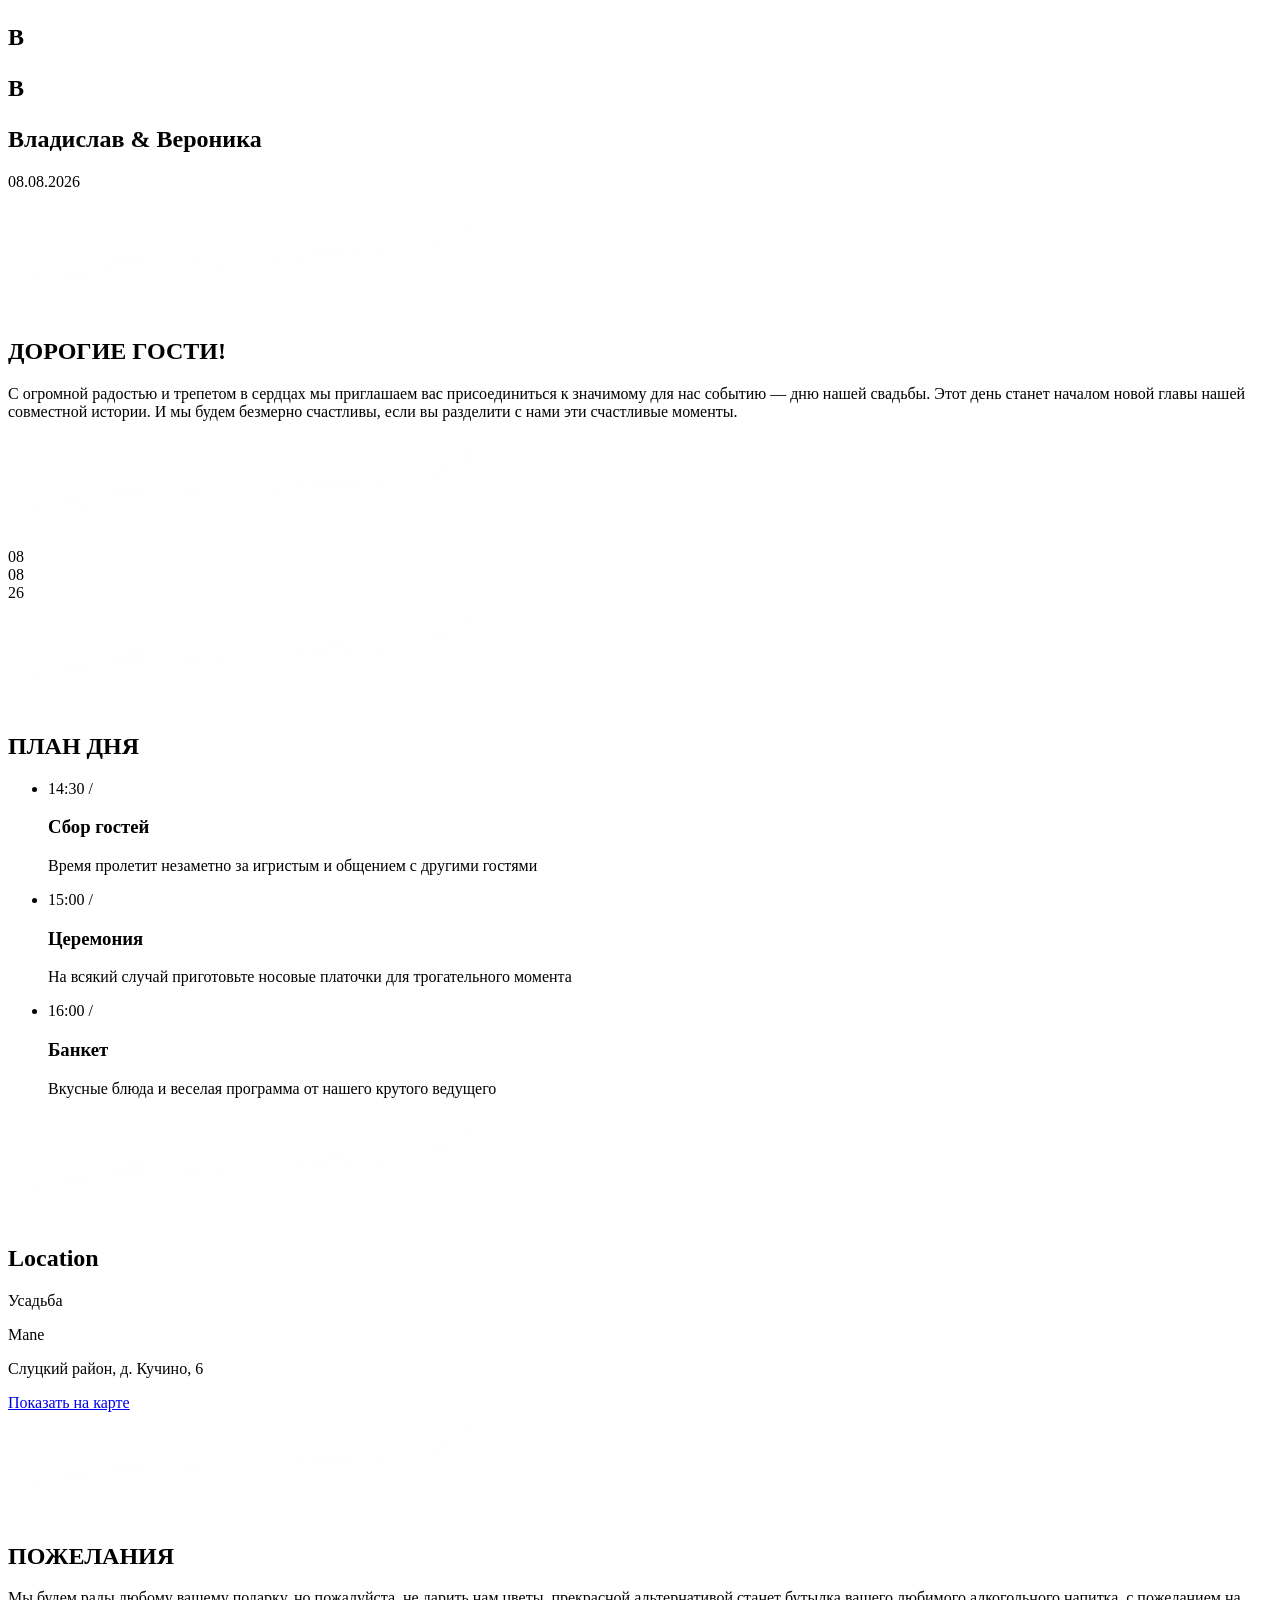
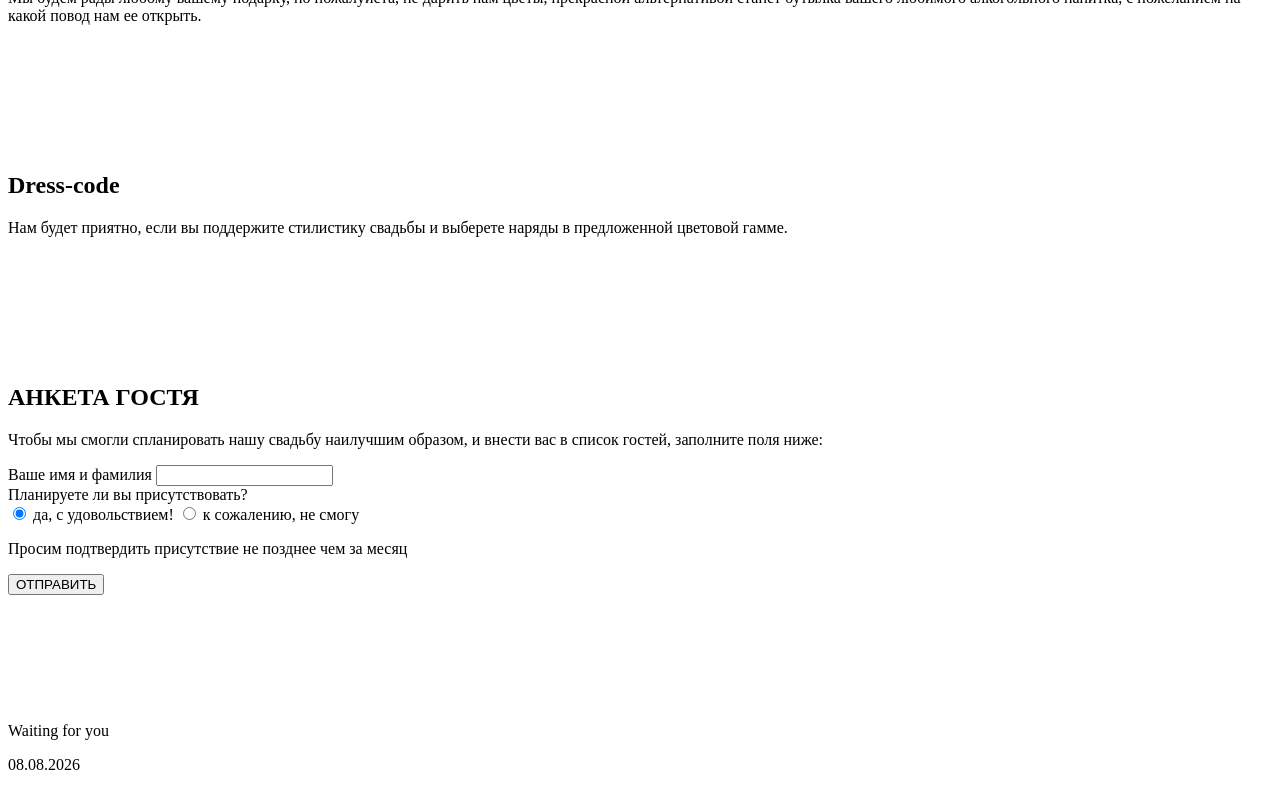
==== index.html @ ccae3e20 "Инициализация коммита" ====
<!DOCTYPE html>
<html lang="ru">

<head>
  <meta charset="UTF-8" />
  <meta name="viewport" content="width=device-width, initial-scale=1.0, viewport-fit=cover" />
  <title>Владислав & Вероника — 08.08.2026</title>

  <link rel="preconnect" href="https://fonts.googleapis.com">
  <link rel="preconnect" href="https://fonts.gstatic.com" crossorigin>
  <link
    href="https://fonts.googleapis.com/css2?family=Ballet:opsz@16..72&family=Cormorant+Garamond:ital,wght@0,300..700;1,300..700&family=Engagement&family=Imperial+Script&family=Love+Light&display=swap"
    rel="stylesheet">
  <link rel="stylesheet" href="css/style.css">
</head>

<body>

  <div class="wedding">

    <!-- HERO -->
    <section class="hero parallax">
      <div class="parallax__bg hero__bg"></div>
      <div class="overlay-dark"></div>

      <div class="hero__content">
        <h1 class="hero__symbol">
          <p>
            B
          </p>
          <p class="hero__symbol-second">B</p>
        </h1>
        <h2 class="hero__names">Владислав & Вероника</h2>
        <p class="hero__date">08.08.2026</p>
      </div>
    </section>

    <div class="paper-tear-container">
      <img src="images/paper-texture.png" alt="Разрыв бумаги" class="paper-tear-image">
    </div>

    <!-- ДОРОГИЕ ГОСТИ -->
    <section class="section dear section--light section--center">
      <h2 class="heading">ДОРОГИЕ ГОСТИ!</h2>
      <p class="text">
        С огромной радостью и трепетом в сердцах мы приглашаем вас
        присоединиться к значимому для нас событию — дню нашей свадьбы.
        Этот день станет началом новой главы нашей совместной истории.
        И мы будем безмерно счастливы, если вы разделити с нами
        эти счастливые моменты.
      </p>
    </section>

    <div class="paper-tear-container1">
      <img src="images/paper-texture.png" alt="Разрыв бумаги" class="paper-tear-image1">
    </div>

    <!-- ФОТО С ДАТОЙ -->
    <section class="photo-date parallax">
      <div class="parallax__bg photo-date__bg"></div>
      <div class="overlay-dark"></div>

      <div class="photo-date__date">
        08<br>08<br>26
      </div>
    </section>

    <div class="paper-tear-container">
      <img src="images/paper-texture.png" alt="Разрыв бумаги" class="paper-tear-image">
    </div>


    <section class="section section--cream">
      <h2 class="heading heading_time">ПЛАН ДНЯ</h2>

      <ul class="timeline">
        <li>
          <span class="time">14:30 <span class="palka">/</span> </span>
          <div class="event">
            <h3>Сбор гостей</h3>
            <p>Время пролетит незаметно за игристым и общением с другими гостями</p>
          </div>
        </li>

        <li>
          <span class="time">15:00 <span class="palka">/</span></span>
          <div class="event">
            <h3>Церемония</h3>
            <p>На всякий случай приготовьте носовые платочки для трогательного момента</p>
          </div>
        </li>

        <li>
          <span class="time">16:00 <span class="palka">/</span></span>
          <div class="event">
            <h3>Банкет</h3>
            <p>Вкусные блюда и веселая программа от нашего крутого ведущего</p>
          </div>
        </li>
      </ul>
    </section>

    <div class="paper-tear-container1">
      <img src="images/paper-texture.png" alt="Разрыв бумаги" class="paper-tear-image1">
    </div>

    <section class="location">
      <div class="location__bg"></div>
      <div class="location__overlay"></div>

      <div class="location__content">
        <h2 class="location__title">Location</h2>

        <p class="location__subtitle">Усадьба</p>
        <p class="location__name">Mane</p>

        <p class="location__address">
          Слуцкий район, д. Кучино, 6
        </p>

        <a href="https://maps.app.goo.gl/swK7j8YhxQPPjLhW7" class="location__btn">Показать на карте</a>
      </div>
    </section>

    <div class="paper-tear-container">
      <img src="images/paper-texture.png" alt="Разрыв бумаги" class="paper-tear-image">
    </div>


    <section class="section section--cream section--center">
      <h2 class="heading">ПОЖЕЛАНИЯ</h2>

      <p class="text">Мы будем рады любому вашему подарку, но пожалуйста, не дарить нам цветы, прекрасной альтернативой
        станет бутылка вашего любимого алкогольного напитка, с пожеланием на какой повод нам ее открыть.</p>
    </section>

    <div class="paper-tear-container1">
      <img src="images/paper-texture.png" alt="Разрыв бумаги" class="paper-tear-image1">
    </div>

    <section class="dresscode parallax ">
      <div class="parallax__bg dresscode__bg"></div>
      <div class="overlay-dark"></div>

      <div class="dresscode__content">
        <h2>Dress-code</h2>
        <p class="dresscode_text">
          Нам будет приятно, если вы поддержите стилистику свадьбы
          и выберете наряды в предложенной цветовой гамме.
        </p>

        <div class="colors">
          <span style="background:#d4c9bc"></span>
          <span style="background:#CFC6B8"></span>
          <span style="background:#81634a"></span>
          <span style="background:#4f2f1d"></span>
           <span style="background:#000"></span>
        </div>
      </div>
    </section>

      <div class="paper-tear-container">
      <img src="images/paper-texture.png" alt="Разрыв бумаги" class="paper-tear-image">
    </div>

<section class="section section--light">
  <div class="form-wrapper">
    <h2 class="heading heading_form">АНКЕТА ГОСТЯ</h2>

    <p class="form-description">
      Чтобы мы смогли спланировать нашу свадьбу наилучшим образом,
      и внести вас в список гостей, заполните поля ниже:
    </p>

    <form  id="wedding-form" class="form">
      <label class="form-label">Ваше имя и фамилия</label>
      <input type="text" class="form-input" name="name" id="name">

      <div class="error" id="name-error"></div>

      <label class="form-label">Планируете ли вы присутствовать?</label>

      <div class="radio-group">
        <label class="radio">
          <input type="radio" name="attendance" value="Да, с удовольствием" checked>
          <span class="custom-radio"></span>
          да, с удовольствием!
        </label>

        <label class="radio">
          <input type="radio" name="attendance" value="К сожалению, не смогу">
          <span class="custom-radio"></span>
          к сожалению, не смогу
        </label>
      </div>

      <p class="form-note">
        Просим подтвердить присутствие не позднее чем за месяц
      </p>

            <button type="submit" class="submit-btn">ОТПРАВИТЬ</button>

      <div id="status" class="status"></div>

    </form>
  </div>
</section>
      <div class="paper-tear-container1">
      <img src="images/paper-texture.png" alt="Разрыв бумаги" class="paper-tear-image1">
    </div>

    <section class="section  section--center footer_bg">
      <p class="footer-title">Waiting for you</p>
      <p class="footer-date">08.08.2026</p>
    </section>


  </div>
  <script src="./scripts/form.js"></script>
  <script>
  // Ждём полной загрузки страницы со всеми ресурсами
  window.addEventListener('load', function() {
    // Добавляем класс к body, чтобы показать контент
    document.body.classList.add('page-loaded');
  });
</script>
</body>

</html>
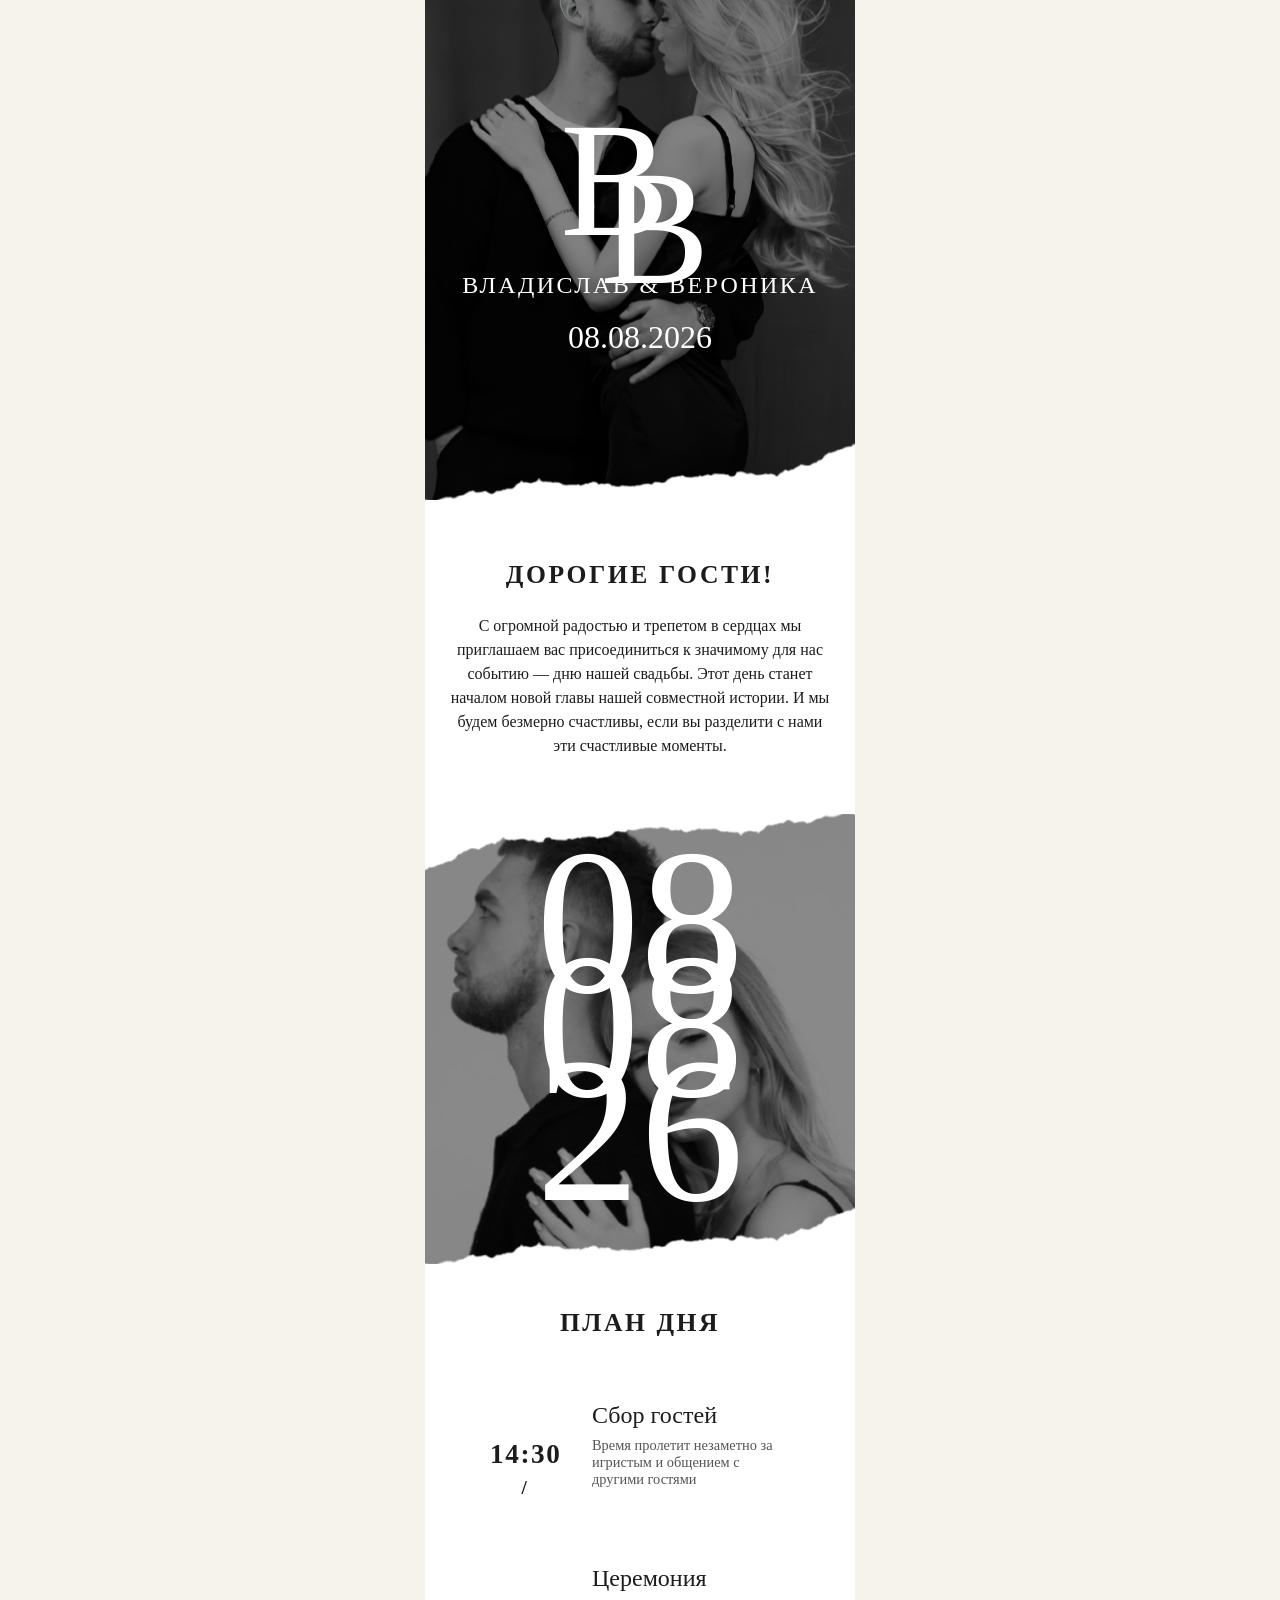
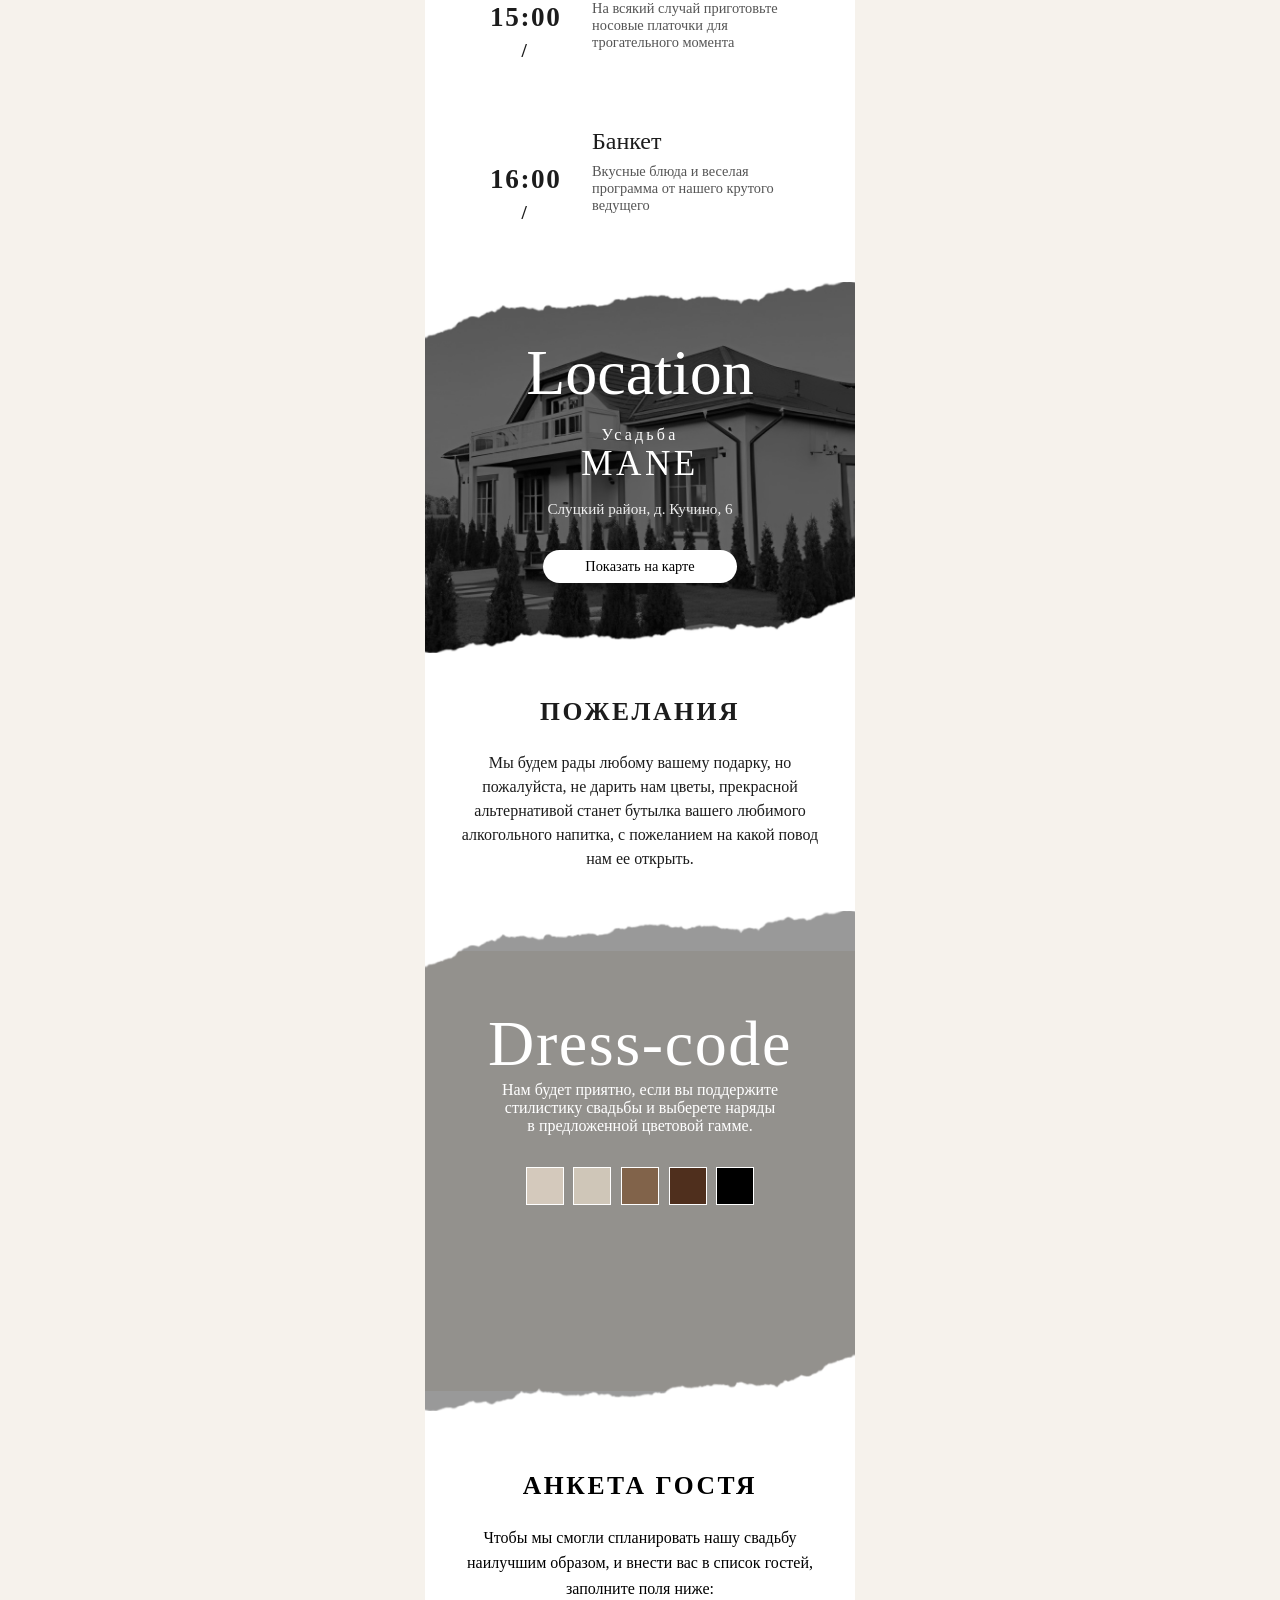
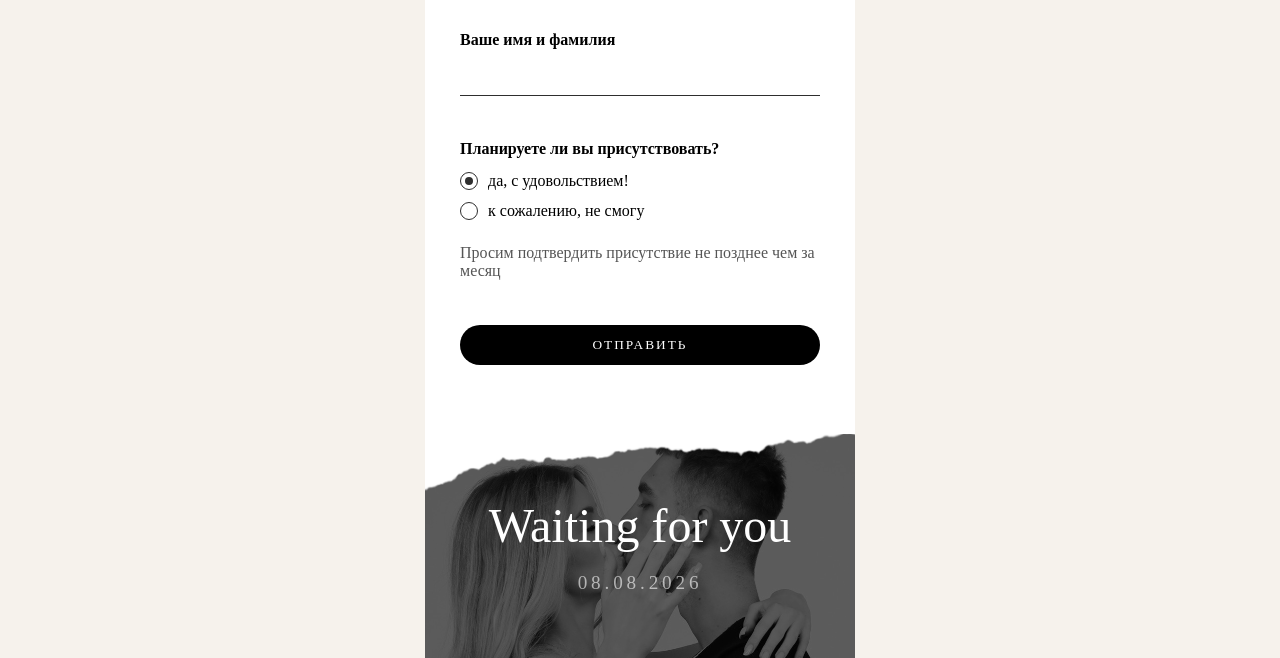
==== commit e368567d: "Update index.html" ====
--- a/index.html
+++ b/index.html
@@ -11,7 +11,7 @@
   <link
     href="https://fonts.googleapis.com/css2?family=Ballet:opsz@16..72&family=Cormorant+Garamond:ital,wght@0,300..700;1,300..700&family=Engagement&family=Imperial+Script&family=Love+Light&display=swap"
     rel="stylesheet">
-  <link rel="stylesheet" href="css/style.css">
+  <link rel="stylesheet" href="./CSS/style.css">
 </head>
 
 <body>
@@ -226,4 +226,4 @@
 </script>
 </body>
 
-</html>+</html>
--- a/CSS/style.css
+++ b/CSS/style.css
@@ -0,0 +1,496 @@
+body {
+  margin: 0;
+  background: #f6f2ec;
+  font-family: 'Cormorant Garamond', serif;
+  color: #1c1c1c;
+    font-size: 16px;
+    opacity: 0;
+     transition: opacity 0.3s ease;
+}
+body.page-loaded {
+  opacity: 1;
+}
+
+.wedding {
+  max-width: 430px;
+  margin: 0 auto;
+}
+
+.parallax {
+  position: relative;
+  min-height: 500px;
+  overflow: hidden;
+}
+
+.parallax__bg {
+  position: absolute;
+  inset: -50px;
+  background-size: cover;
+  background-position: center;
+  transform: scale(1.1);
+  will-change: transform;
+}
+
+.hero__bg {
+  background-image: url("../images/hero.jpg");
+    transform: translateY(0);
+    transition: transform 0.1s linear;
+}
+
+.photo-date__bg {
+  background-image:
+    url("../images/photo-date.jpg");
+  background-blend-mode: soft-light;
+  background-position: 10% 10%;
+}
+
+.dresscode__bg {
+  background-image:
+    url("../images/dresscode.JPG");
+    background-position: 70% 15%;
+}
+
+.footer_bg{
+  background-image:
+    url("../images/footer.jpg");
+    background-position: 70% 15%;
+    color: white;
+    background-size: cover;
+  text-align: center;
+  background-color: rgba(0, 0, 0, 0.6); 
+  background-blend-mode: multiply; 
+
+}
+
+.overlay-dark {
+  position: absolute;
+  inset: 0;
+  background: rgba(0,0,0,0.4);
+}
+
+/* HERO */
+.hero__symbol{
+      font-family: "Ballet", cursive;
+      font-size: 164px;
+      font-weight:lighter;
+      display: flex;
+      flex-direction: column;
+      justify-content: center;
+      padding-top: 20px;
+      margin-left: -50px;
+      margin-bottom: 20px;
+      p{
+        margin: -70px;
+      }
+.hero__symbol-second{
+  margin-left: 10px;
+}
+}
+.hero__content {
+  position: relative;
+  z-index: 3;
+  text-align: center;
+  color: white;
+}
+
+.hero__names {
+  font-family: "Cormorant Garamond", serif;
+  letter-spacing: 0.10em;
+  font-size: 1.5rem;
+  font-weight: 100;
+  text-transform: uppercase;
+}
+
+.hero__date {
+      font-family: "Ballet", cursive;
+  font-size: 2rem;
+  margin-top: 0.5rem;
+  margin-bottom: 3rem;
+}
+
+/* SECTIONS */
+.section {
+  padding: 4rem 2rem;
+}
+
+.paper-tear-container {
+  position: relative;
+  width: 100%;
+  height: 80px; 
+  margin-top: -60px; 
+  margin-bottom: -40px; 
+  z-index: 10;
+  pointer-events: none;
+}
+
+.paper-tear-image {
+  width: 100%;
+  height: 100%;
+  object-fit: cover;
+  object-position: center;
+  display: block;
+}
+
+.paper-tear-container1 {
+  position: relative;
+  width: 100%;
+  height: 80px; 
+  margin-top: -60px;
+  margin-bottom: -60px;
+  z-index: 10;
+  pointer-events: none; 
+}
+
+.paper-tear-image1 {
+  width: 100%;
+  height: 100%;
+  object-fit: cover;
+  object-position: right;
+  display: block;
+  transform: rotate(180deg);
+}
+
+.section--light { background: white; }
+.section--cream { background: #f3ece4; }
+.section--dark  { background: #1a1a1a; color: white; }
+.section--center { text-align: center; }
+
+.heading {
+  font-family: "Cormorant Garamond", serif;
+  letter-spacing: 0.10em;
+  font-size: 1.6rem;
+  margin-bottom: 1.5rem;
+  text-transform: uppercase;
+  font-weight: 600;
+  margin-top: 0;
+}
+
+.text {
+  margin: 0 auto 1rem;
+  line-height: 1.5;
+  font-weight: 500;
+}
+
+.photo-date{
+    min-height: 450px;
+}
+
+.photo-date__date {
+  margin-top: 3.5rem;
+  position: relative;
+  z-index: 3;
+  color: white;
+
+  font-family: "Ballet", cursive;
+  font-size: 13rem;         
+  font-weight: 500;
+
+  text-align: center;
+  line-height: 0.5;             
+  letter-spacing: 0; 
+
+  display: flex;
+  flex-direction: column;
+  align-items: center;
+}
+
+
+/* Timeline */
+.section--cream {
+  background: #fff;
+  padding: 4rem 2rem;
+}
+
+.heading_time {
+  text-align: center;
+  margin-bottom: 2rem;
+}
+
+.timeline {
+  list-style: none;
+  padding: 0;
+  max-width: 300px;
+  margin: 0 auto;
+}
+
+.timeline li {
+  display: flex;
+  align-items: flex-start;
+  gap: 2rem;
+  padding: 2rem 0;
+}
+
+.time {
+  font-family: "Ballet", cursive;
+  font-size: 1.7rem;
+  min-width: 70px;
+  letter-spacing: 0.1rem;
+  margin-top: 2.3rem;
+  font-weight: 600;
+  text-align: center;
+  position: relative;
+
+  .palka{
+ font-size: 1.2rem;
+  }
+}
+
+.event h3 {
+  font-family: 'Cormorant Garamond', serif;
+  font-size: 1.5rem;
+  font-weight: 500;
+  margin: 0 0 0.5rem;
+}
+
+.event p {
+  font-size: 0.9rem;
+  color: #555;
+  margin: 0;
+  max-width: 260px;
+}
+/* Place */
+.location {
+  position: relative;
+  max-height: 600px;
+  display: flex;
+  align-items: center;
+  justify-content: center;
+  text-align: center;
+  color: white;
+  overflow: hidden;
+}
+
+.location__bg {
+  position: absolute;
+  inset: 0;
+  background: url("../images/place.jpg") center/cover no-repeat;
+  z-index: 1;
+}
+
+.location__overlay {
+  position: absolute;
+  inset: 0;
+  background: rgba(0, 0, 0, 0.55);
+  z-index: 2;
+}
+
+.location__content {
+  position: relative;
+  z-index: 3;
+  max-width: 500px;
+  padding: 0 20px;
+}
+
+.location__title {
+      font-family: "Ballet", cursive;
+  font-size: 4rem;
+  margin-bottom: 1.0rem;
+  font-weight: 400;
+}
+
+.location__subtitle {
+  font-family: "Cormorant Garamond", serif;
+  font-size: 1rem;
+  letter-spacing: 0.2em;
+  margin: 0;
+}
+
+.location__name {
+  font-family: "Cormorant Garamond", serif;
+  font-size: 2.2rem;
+  letter-spacing: 0.1em;
+  margin: 0 0 1.0rem;
+  text-transform: uppercase;
+}
+
+.location__address {
+  font-size: 0.95rem;
+  opacity: 0.9;
+  margin-bottom: 2rem;
+  margin-top: 0.1rem;
+}
+
+.location__btn {
+  display: inline-block;
+  padding: 8px 42px;
+  background: white;
+  color: black;
+  border-radius: 30px;
+  text-decoration: none;
+  font-size: 0.9rem;
+  margin-bottom: 70px;
+}
+
+/* Dresscode */
+.dresscode__content {
+  position: relative;
+  z-index: 3;
+  color: white;
+  text-align: center;
+  padding: 3rem 1rem 0;
+
+}
+
+.dresscode__content h2 {
+      font-family: "Ballet", cursive;
+  font-size: 4rem;
+  letter-spacing: 0.1rem;
+  font-weight: 400;
+  margin: 0;
+  margin-top: 3rem;
+}
+.dresscode_text{
+  margin-top: 0;
+  font-weight: 300;
+  max-width: 70%;
+  margin: 0 auto;
+}
+
+.colors {
+  display: flex;
+  justify-content: center;
+  gap: 0.6rem;
+  margin-top: 2rem;
+}
+
+.colors span {
+  width: 36px;
+  height: 36px;
+  border: 1px solid white;
+}
+
+/* FORM */
+.section--light {
+  background: #fff;
+  padding: 80px 20px;
+}
+
+.form-wrapper {
+  max-width: 360px;
+  margin: 0 auto;
+  text-align: left;
+  color: #000;
+  font-size: 16px;
+
+}
+
+.heading_form {
+text-align: center;
+}
+
+.form-description {
+  font-size: 16px;
+  line-height: 1.6;
+  margin-bottom: 30px;
+  text-align: center;
+}
+
+.form {
+  display: flex;
+  flex-direction: column;
+  gap: 14px;
+}
+
+.form-label {
+  font-weight: 600;
+}
+
+.form-input {
+  border: none;
+  border-bottom: 1px solid #2e2e2e;
+  background: transparent;
+  padding: 8px 0;
+  font-size: 14px;
+  font-family: inherit;
+  outline: none;
+}
+
+/* RADIO */
+
+.radio-group {
+  display: flex;
+  flex-direction: column;
+  gap: 12px;
+}
+
+.radio {
+  display: flex;
+  align-items: center;
+  gap: 10px;
+  cursor: pointer;
+}
+
+.radio input {
+  display: none;
+}
+
+.custom-radio {
+  width: 16px;
+  height: 16px;
+  border: 1px solid #2e2e2e;
+  border-radius: 50%;
+  position: relative;
+}
+
+.radio input:checked + .custom-radio::after {
+  content: "";
+  width: 8px;
+  height: 8px;
+  background: #2e2e2e;
+  border-radius: 50%;
+  position: absolute;
+  top: 50%;
+  left: 50%;
+  transform: translate(-50%, -50%);
+}
+
+/* NOTE */
+
+.form-note {
+  margin-top: 10px;
+  font-size: 16px;
+  color: #555;
+}
+
+.submit-btn {
+  margin-top: 15px;
+  padding: 12px;
+  background: #000;
+  color: white;
+  border: none;
+  border-radius: 30px;
+  letter-spacing: 0.15em;
+  cursor: pointer;
+  font-family: inherit;
+  transition: 0.3s;
+}
+
+.submit-btn:hover {
+  opacity: 0.8;
+}
+
+.error {
+  color: #c40000;
+  font-size: 12px;
+  min-height: 16px;
+}
+
+.status {
+  margin-top: 15px;
+  font-size: 14px;
+}
+
+/* Footer */
+.footer-title {
+  font-family: "Ballet", cursive;
+  font-size: 3rem;
+  margin: 0;        
+}
+
+.footer-date {
+  opacity: 0.6;
+  letter-spacing: 0.2em;
+  font-size: 1.2rem;
+    font-family: "Ballet", cursive;
+    margin-bottom: 0;
+}
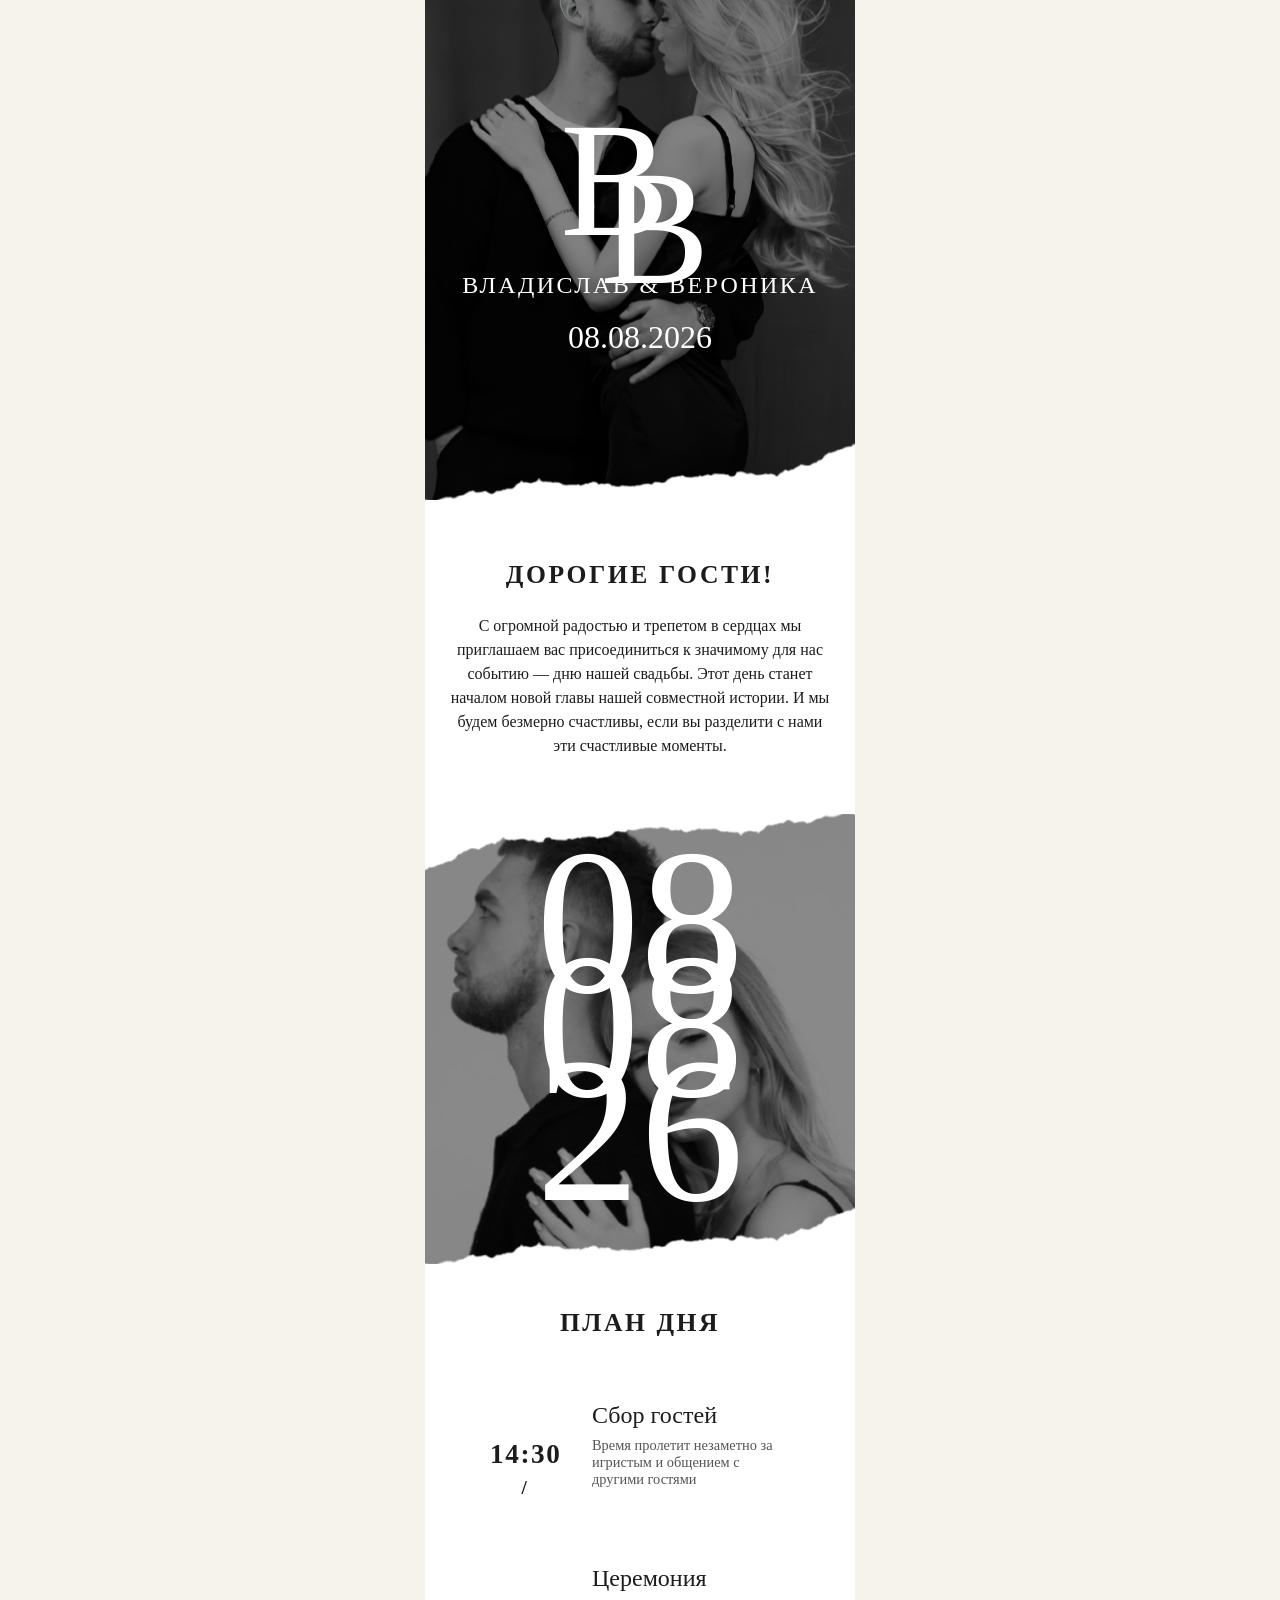
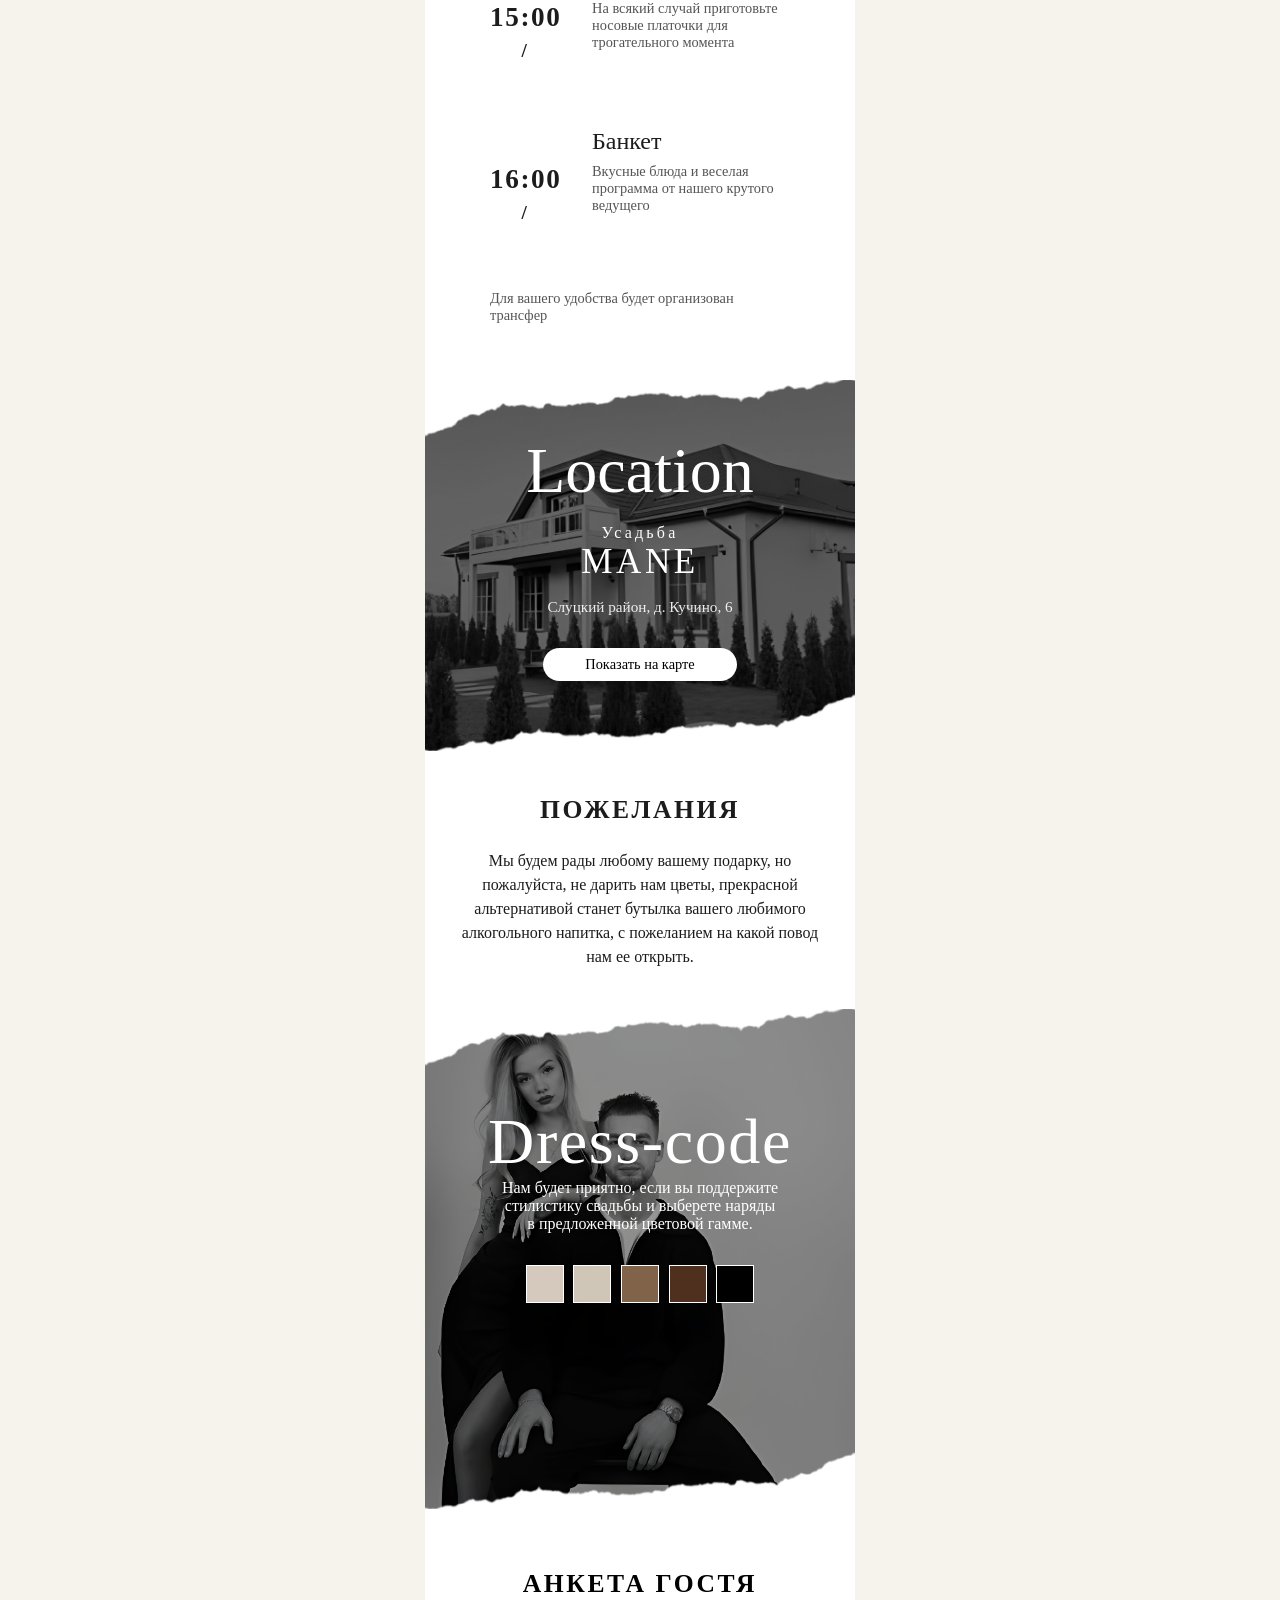
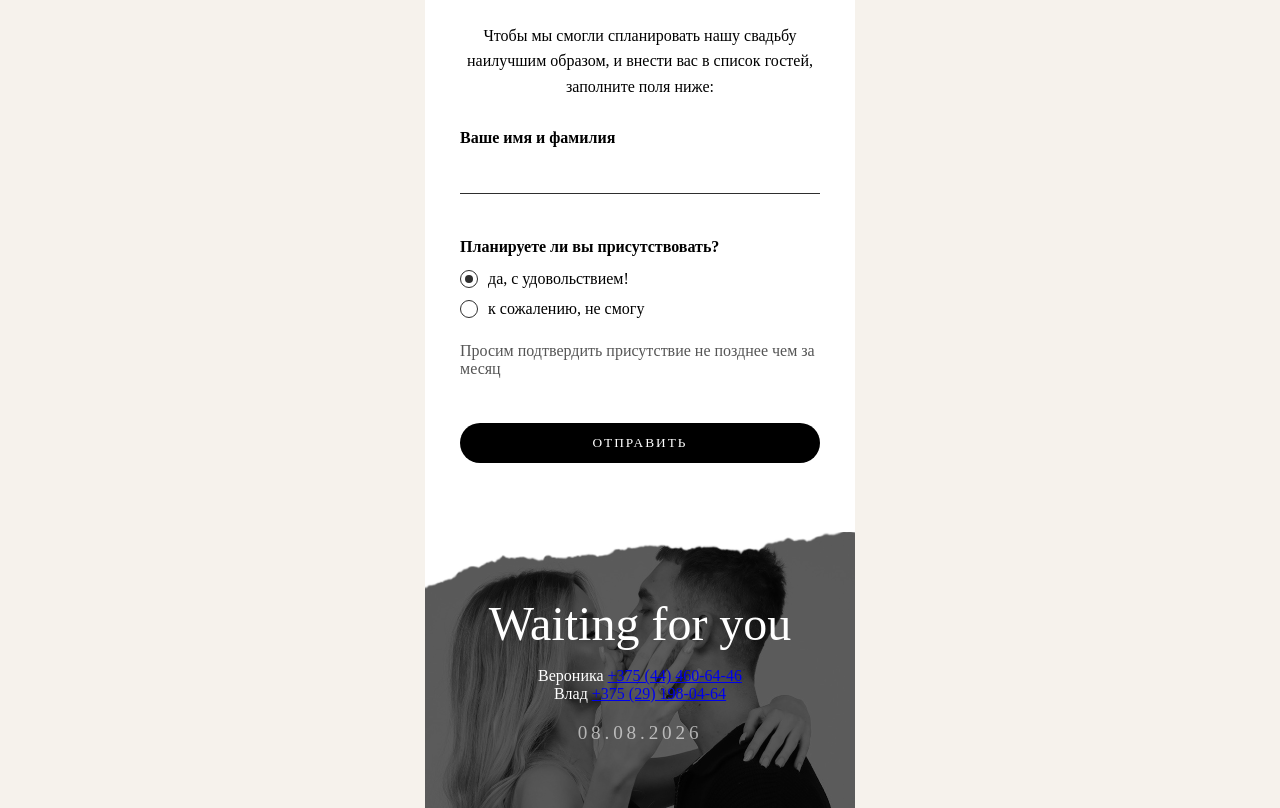
==== commit 1120b243: "Update index.html" ====
--- a/index.html
+++ b/index.html
@@ -97,6 +97,12 @@
             <p>Вкусные блюда и веселая программа от нашего крутого ведущего</p>
           </div>
         </li>
+
+          <li>
+          <div class="event">
+            <p class="transfer">Для вашего удобства будет организован трансфер</p>
+          </div>
+        </li>
       </ul>
     </section>
 
@@ -211,7 +217,12 @@
 
     <section class="section  section--center footer_bg">
       <p class="footer-title">Waiting for you</p>
+                  <p class="footer-numbers">
+        Вероника <a class="footer-href" href="tel:+375444606446">+375 (44) 460-64-46</a><br>
+        Влад <a class="footer-href" href="tel:+375291980464">+375 (29) 198-04-64</a>
+      </p>
       <p class="footer-date">08.08.2026</p>
+
     </section>
 
 
--- a/CSS/style.css
+++ b/CSS/style.css
@@ -46,7 +46,7 @@
 
 .dresscode__bg {
   background-image:
-    url("../images/dresscode.JPG");
+    url("../images/dresscode.jpg");
     background-position: 70% 15%;
 }
 
@@ -493,4 +493,4 @@
   font-size: 1.2rem;
     font-family: "Ballet", cursive;
     margin-bottom: 0;
-}+}
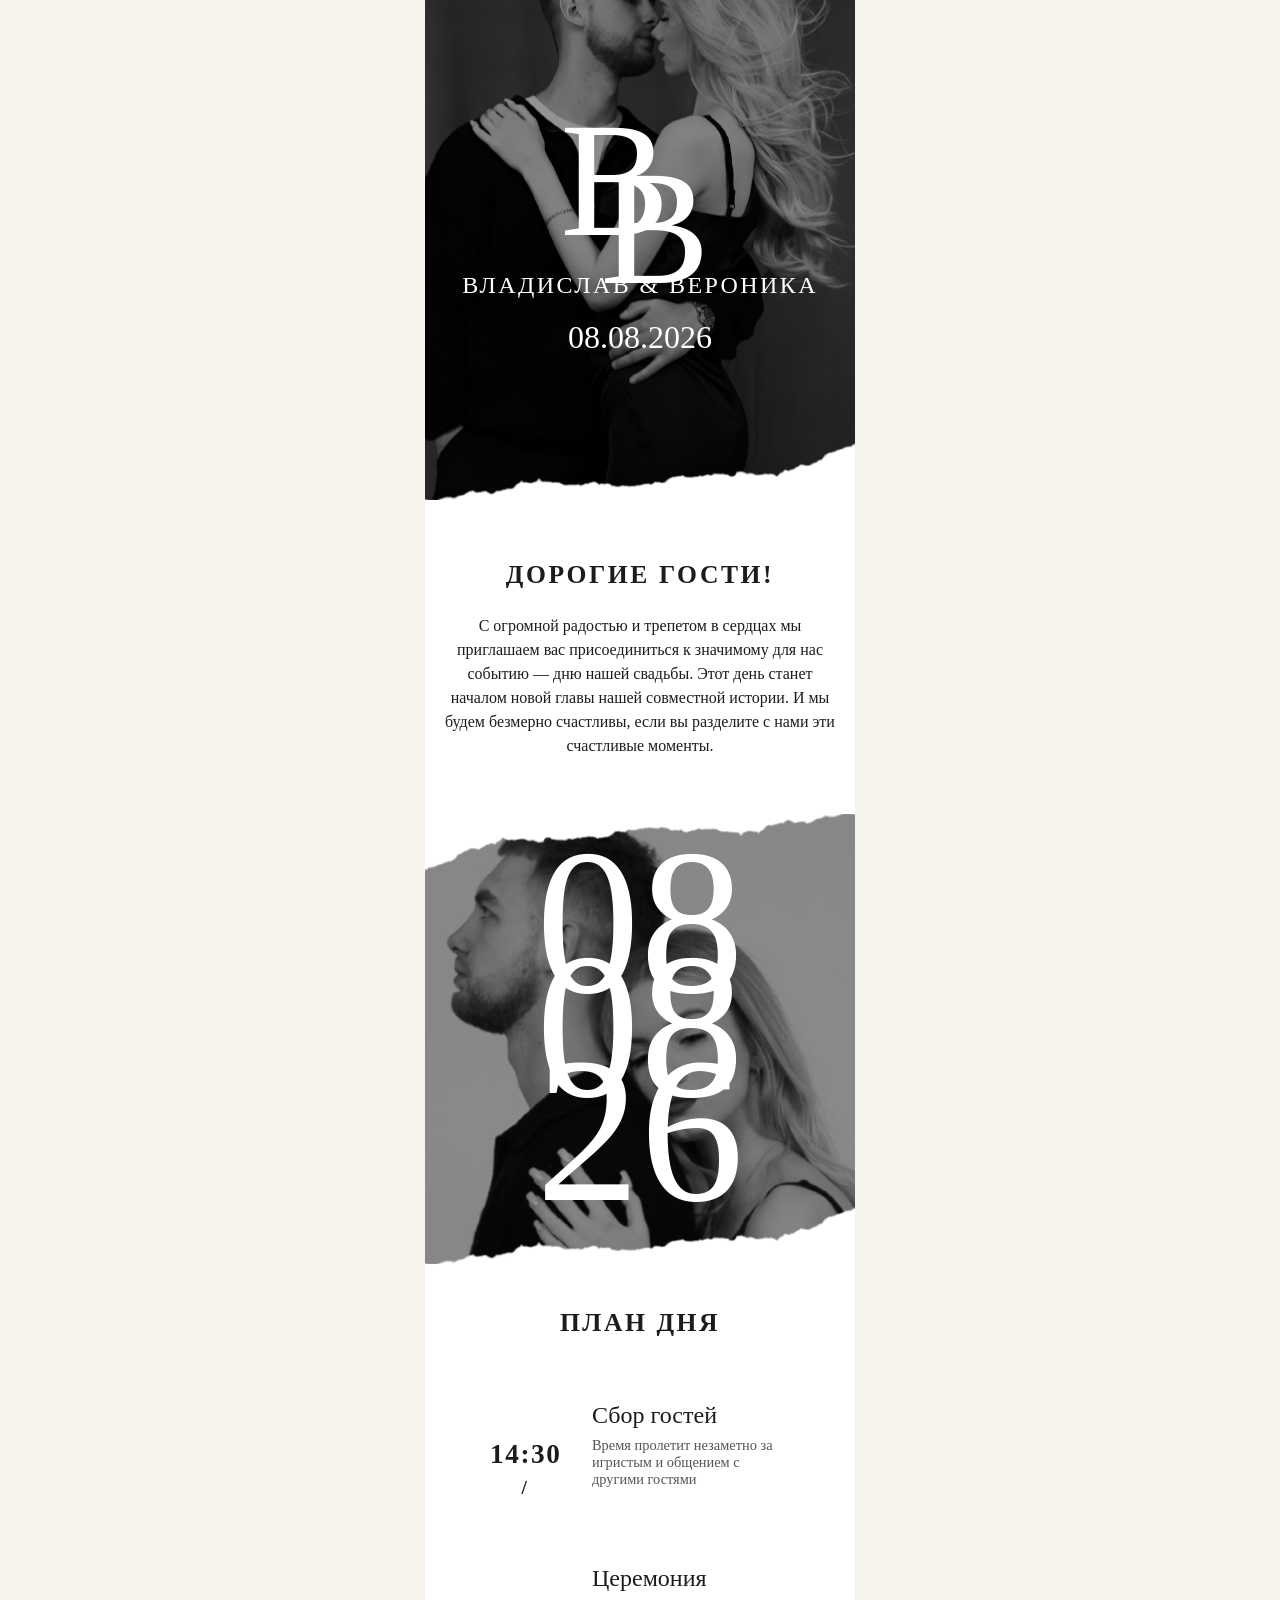
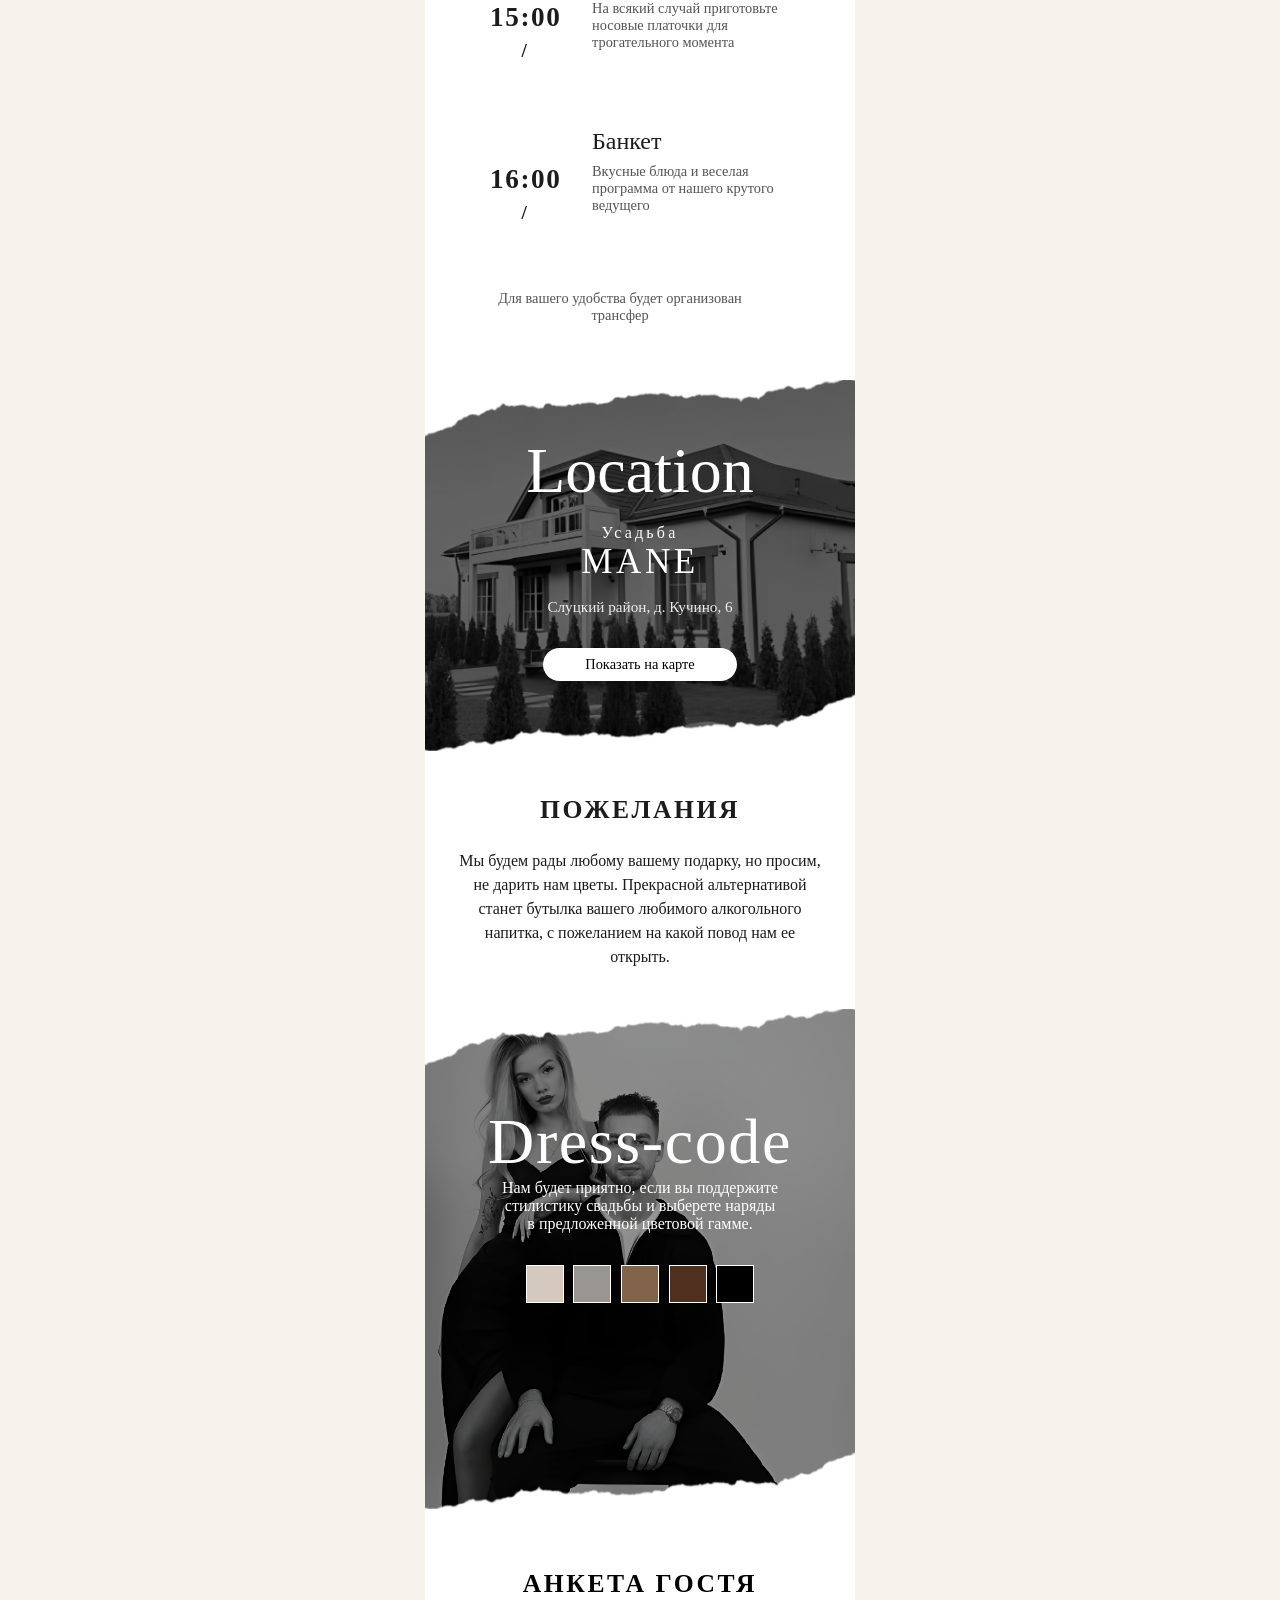
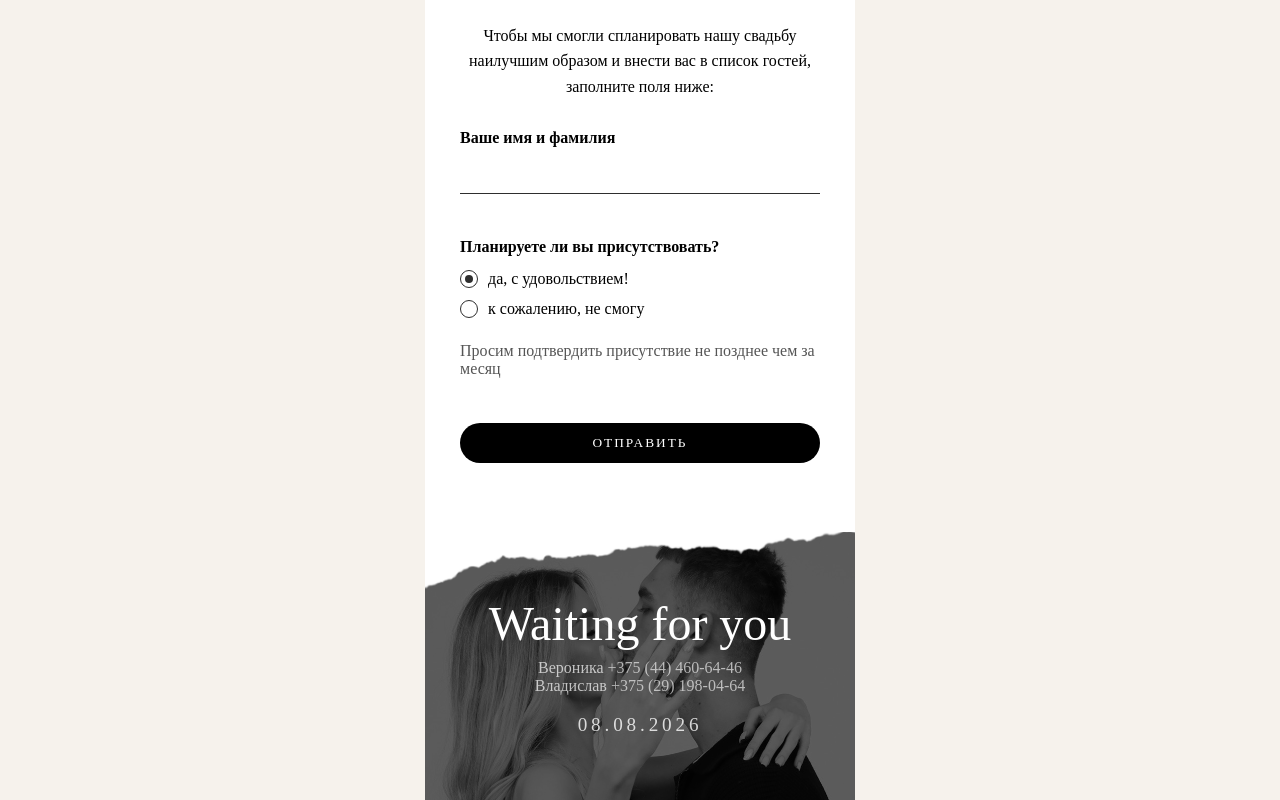
==== commit aef6efc1: "Update index.html" ====
--- a/index.html
+++ b/index.html
@@ -46,7 +46,7 @@
         С огромной радостью и трепетом в сердцах мы приглашаем вас
         присоединиться к значимому для нас событию — дню нашей свадьбы.
         Этот день станет началом новой главы нашей совместной истории.
-        И мы будем безмерно счастливы, если вы разделити с нами
+        И мы будем безмерно счастливы, если вы разделите с нами
         эти счастливые моменты.
       </p>
     </section>
@@ -136,7 +136,7 @@
     <section class="section section--cream section--center">
       <h2 class="heading">ПОЖЕЛАНИЯ</h2>
 
-      <p class="text">Мы будем рады любому вашему подарку, но пожалуйста, не дарить нам цветы, прекрасной альтернативой
+      <p class="text">Мы будем рады любому вашему подарку, но просим, не дарить нам цветы. Прекрасной альтернативой
         станет бутылка вашего любимого алкогольного напитка, с пожеланием на какой повод нам ее открыть.</p>
     </section>
 
@@ -157,61 +157,61 @@
 
         <div class="colors">
           <span style="background:#d4c9bc"></span>
-          <span style="background:#CFC6B8"></span>
+          <span style="background:#999692"></span>
           <span style="background:#81634a"></span>
           <span style="background:#4f2f1d"></span>
-           <span style="background:#000"></span>
+          <span style="background:#000"></span>
         </div>
       </div>
     </section>
 
-      <div class="paper-tear-container">
-      <img src="images/paper-texture.png" alt="Разрыв бумаги" class="paper-tear-image">
-    </div>
-
-<section class="section section--light">
-  <div class="form-wrapper">
-    <h2 class="heading heading_form">АНКЕТА ГОСТЯ</h2>
-
-    <p class="form-description">
-      Чтобы мы смогли спланировать нашу свадьбу наилучшим образом,
-      и внести вас в список гостей, заполните поля ниже:
-    </p>
-
-    <form  id="wedding-form" class="form">
-      <label class="form-label">Ваше имя и фамилия</label>
-      <input type="text" class="form-input" name="name" id="name">
-
-      <div class="error" id="name-error"></div>
-
-      <label class="form-label">Планируете ли вы присутствовать?</label>
-
-      <div class="radio-group">
-        <label class="radio">
-          <input type="radio" name="attendance" value="Да, с удовольствием" checked>
-          <span class="custom-radio"></span>
-          да, с удовольствием!
-        </label>
-
-        <label class="radio">
-          <input type="radio" name="attendance" value="К сожалению, не смогу">
-          <span class="custom-radio"></span>
-          к сожалению, не смогу
-        </label>
-      </div>
-
-      <p class="form-note">
-        Просим подтвердить присутствие не позднее чем за месяц
-      </p>
-
-            <button type="submit" class="submit-btn">ОТПРАВИТЬ</button>
-
-      <div id="status" class="status"></div>
-
-    </form>
-  </div>
-</section>
-      <div class="paper-tear-container1">
+    <div class="paper-tear-container">
+      <img src="images/paper-texture.png" alt="Разрыв бумаги" class="paper-tear-image">
+    </div>
+
+    <section class="section section--light">
+      <div class="form-wrapper">
+        <h2 class="heading heading_form">АНКЕТА ГОСТЯ</h2>
+
+        <p class="form-description">
+          Чтобы мы смогли спланировать нашу свадьбу наилучшим образом
+          и внести вас в список гостей, заполните поля ниже:
+        </p>
+
+        <form id="wedding-form" class="form">
+          <label class="form-label">Ваше имя и фамилия</label>
+          <input type="text" class="form-input" name="name" id="name">
+
+          <div class="error" id="name-error"></div>
+
+          <label class="form-label">Планируете ли вы присутствовать?</label>
+
+          <div class="radio-group">
+            <label class="radio">
+              <input type="radio" name="attendance" value="Да, с удовольствием" checked>
+              <span class="custom-radio"></span>
+              да, с удовольствием!
+            </label>
+
+            <label class="radio">
+              <input type="radio" name="attendance" value="К сожалению, не смогу">
+              <span class="custom-radio"></span>
+              к сожалению, не смогу
+            </label>
+          </div>
+
+          <p class="form-note">
+            Просим подтвердить присутствие не позднее чем за месяц
+          </p>
+
+          <button type="submit" class="submit-btn">ОТПРАВИТЬ</button>
+
+          <div id="status" class="status"></div>
+
+        </form>
+      </div>
+    </section>
+    <div class="paper-tear-container1">
       <img src="images/paper-texture.png" alt="Разрыв бумаги" class="paper-tear-image1">
     </div>
 
@@ -219,7 +219,7 @@
       <p class="footer-title">Waiting for you</p>
                   <p class="footer-numbers">
         Вероника <a class="footer-href" href="tel:+375444606446">+375 (44) 460-64-46</a><br>
-        Влад <a class="footer-href" href="tel:+375291980464">+375 (29) 198-04-64</a>
+        Владислав <a class="footer-href" href="tel:+375291980464">+375 (29) 198-04-64</a>
       </p>
       <p class="footer-date">08.08.2026</p>
 
@@ -229,12 +229,10 @@
   </div>
   <script src="./scripts/form.js"></script>
   <script>
-  // Ждём полной загрузки страницы со всеми ресурсами
-  window.addEventListener('load', function() {
-    // Добавляем класс к body, чтобы показать контент
-    document.body.classList.add('page-loaded');
-  });
-</script>
+    window.addEventListener('load', function () {
+      document.body.classList.add('page-loaded');
+    });
+  </script>
 </body>
 
 </html>
--- a/CSS/style.css
+++ b/CSS/style.css
@@ -107,7 +107,9 @@
   margin-top: 0.5rem;
   margin-bottom: 3rem;
 }
-
+.transfer{
+  text-align: center;
+}
 /* SECTIONS */
 .section {
   padding: 4rem 2rem;
@@ -486,9 +488,21 @@
   font-size: 3rem;
   margin: 0;        
 }
-
+.footer-numbers{
+margin: 0;
+opacity: 0.7;
+    margin-bottom: 0.5rem;
+     margin-top: 0.5rem;
+
+}
+.footer-href{
+        text-decoration: none;
+        color: white;
+          opacity: 0.9;
+
+}
 .footer-date {
-  opacity: 0.6;
+  opacity: 0.8;
   letter-spacing: 0.2em;
   font-size: 1.2rem;
     font-family: "Ballet", cursive;
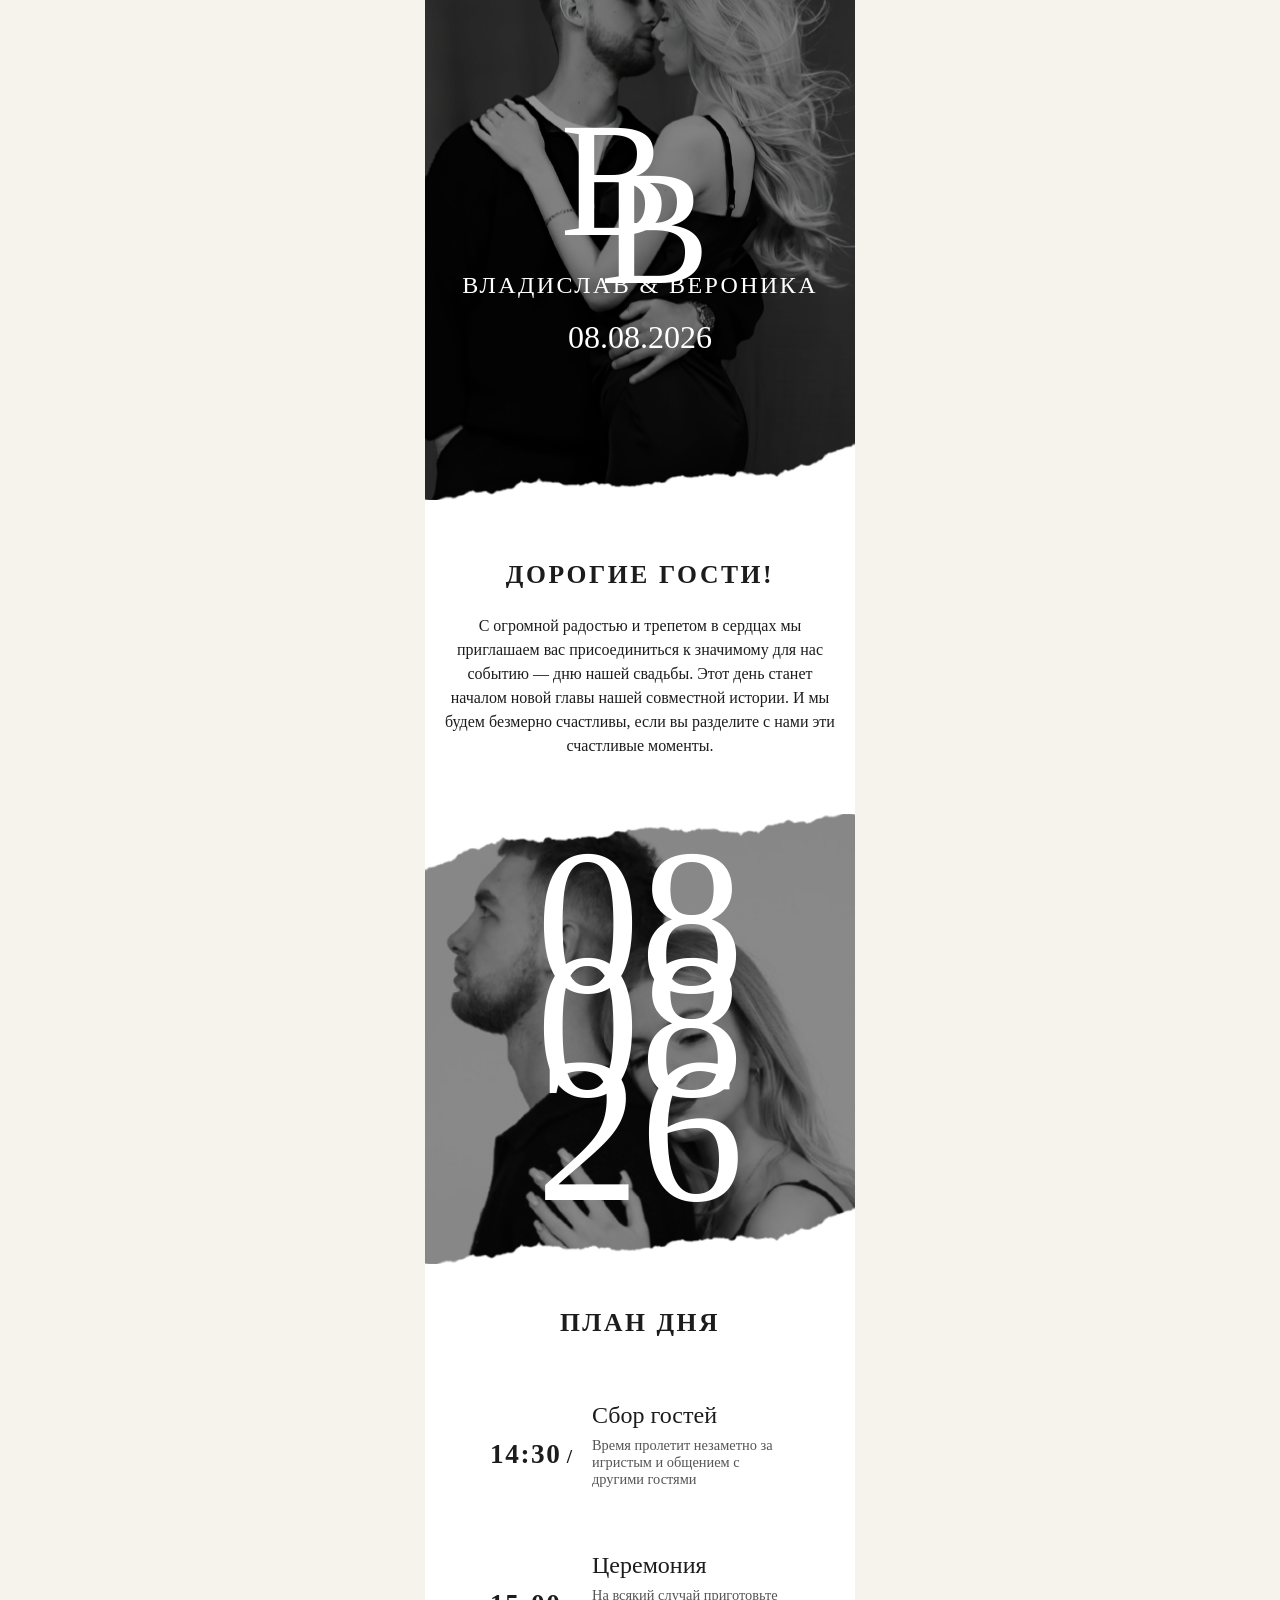
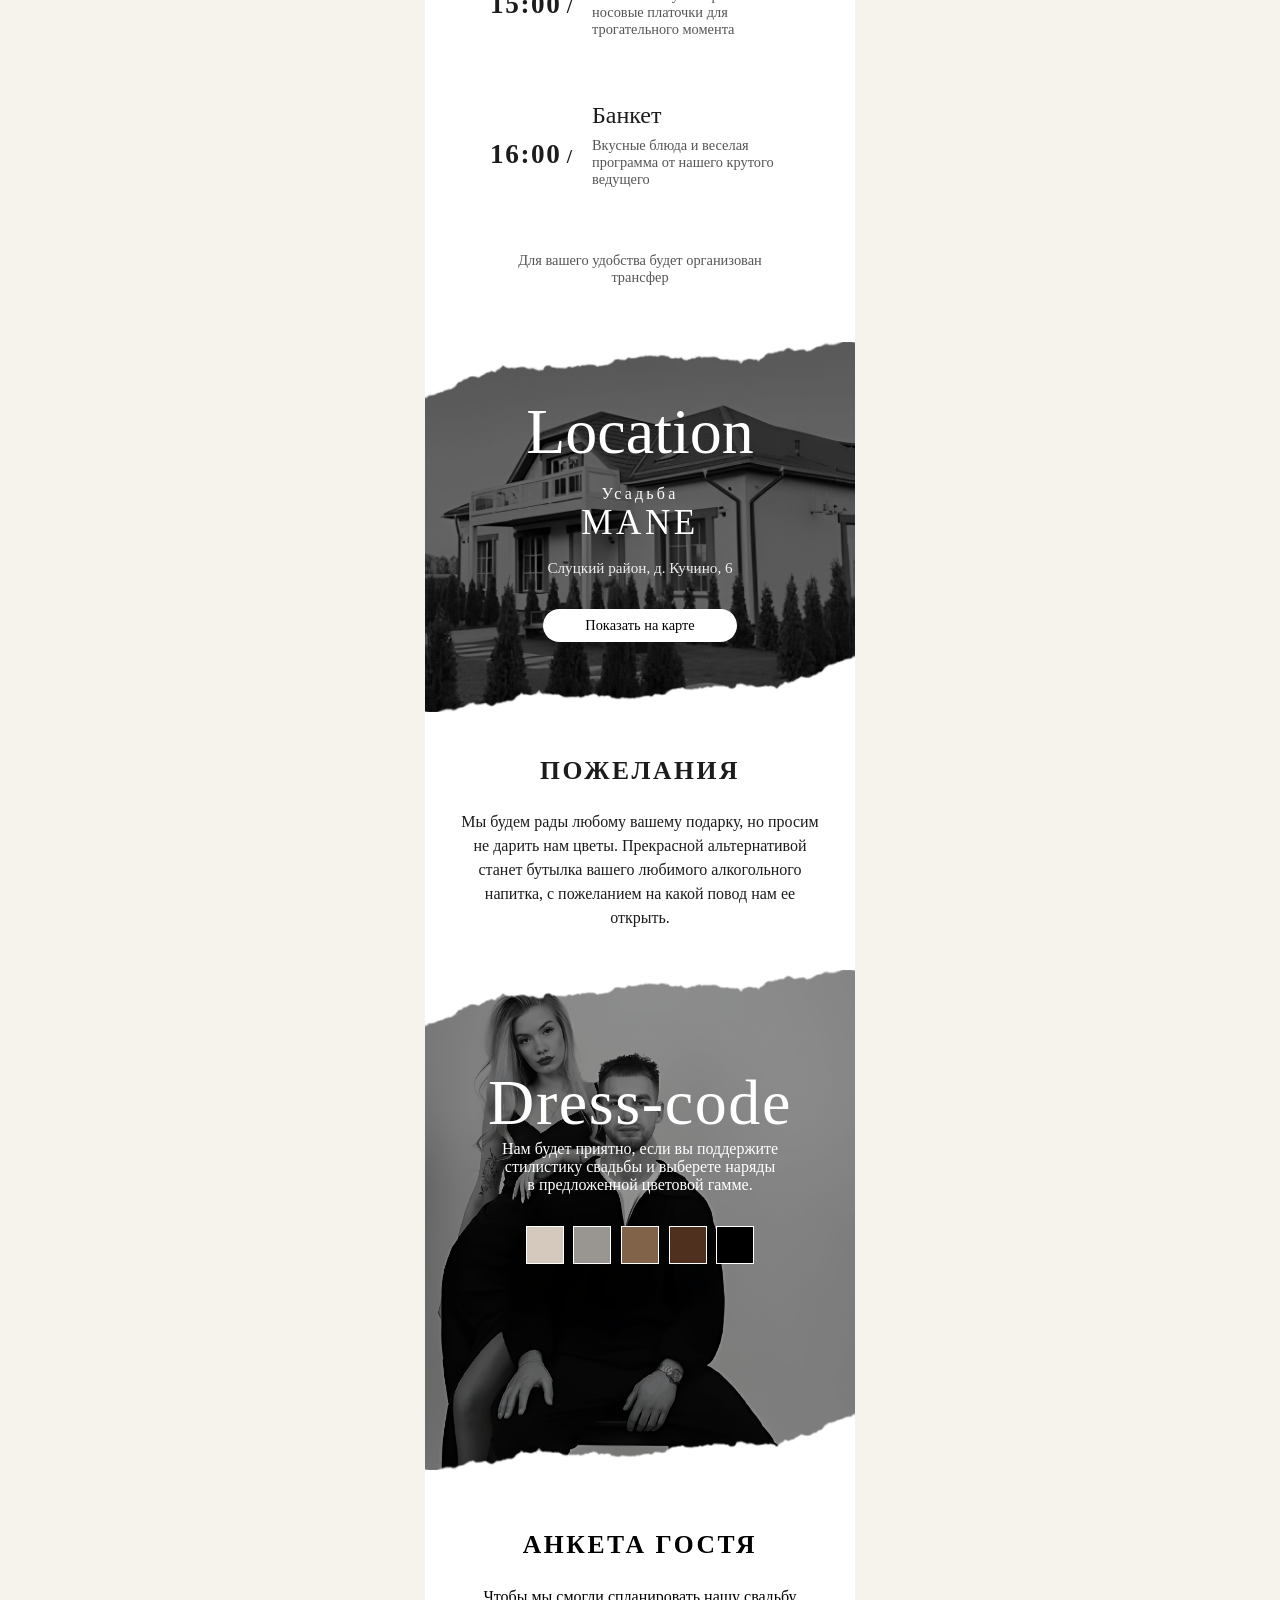
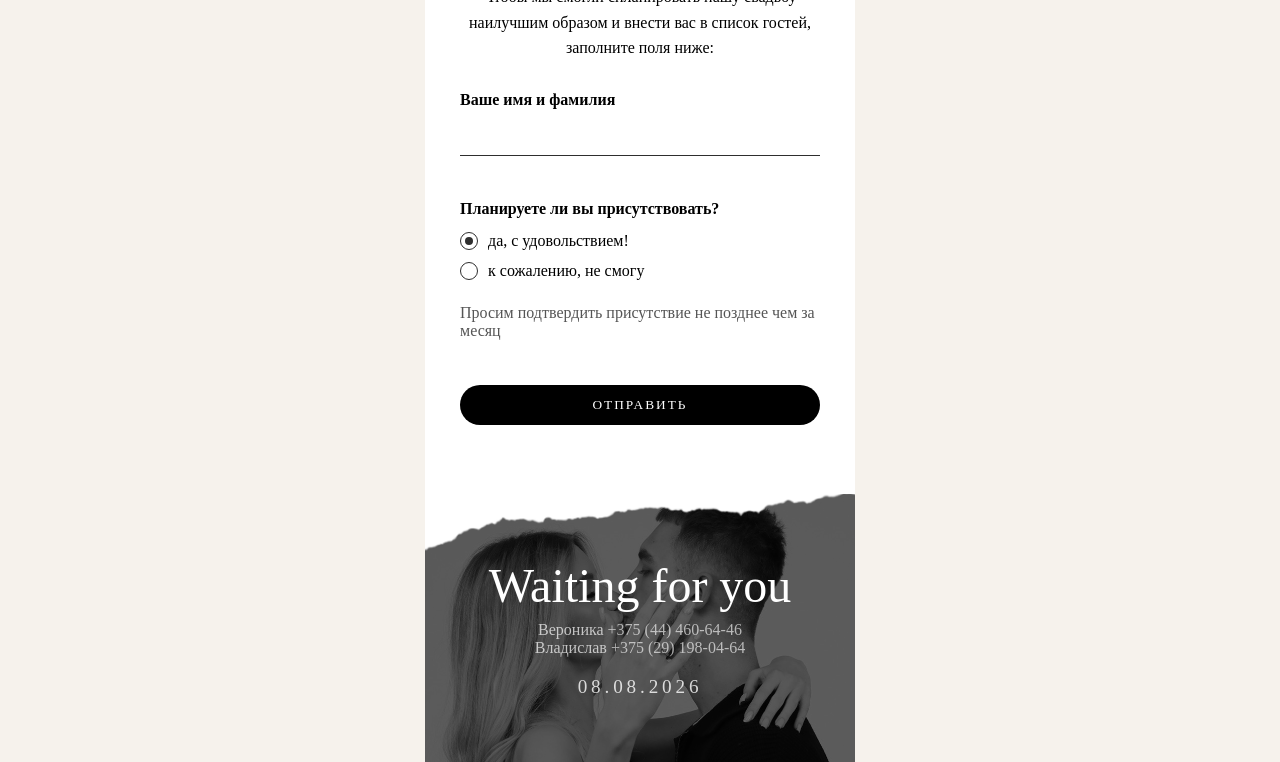
==== commit b908b7ba: "Update index.html" ====
--- a/index.html
+++ b/index.html
@@ -136,7 +136,7 @@
     <section class="section section--cream section--center">
       <h2 class="heading">ПОЖЕЛАНИЯ</h2>
 
-      <p class="text">Мы будем рады любому вашему подарку, но просим, не дарить нам цветы. Прекрасной альтернативой
+      <p class="text">Мы будем рады любому вашему подарку, но просим не дарить нам цветы. Прекрасной альтернативой
         станет бутылка вашего любимого алкогольного напитка, с пожеланием на какой повод нам ее открыть.</p>
     </section>
 
--- a/CSS/style.css
+++ b/CSS/style.css
@@ -107,9 +107,7 @@
   margin-top: 0.5rem;
   margin-bottom: 3rem;
 }
-.transfer{
-  text-align: center;
-}
+
 /* SECTIONS */
 .section {
   padding: 4rem 2rem;
@@ -222,6 +220,10 @@
   padding: 2rem 0;
 }
 
+.timeline li:nth-of-type(4) {
+justify-content: center;
+}
+
 .time {
   font-family: "Ballet", cursive;
   font-size: 1.7rem;
@@ -231,9 +233,12 @@
   font-weight: 600;
   text-align: center;
   position: relative;
+  white-space: nowrap;
 
   .palka{
  font-size: 1.2rem;
+margin-left: -0.2rem;
+    display: inline;
   }
 }
 
@@ -262,6 +267,10 @@
   overflow: hidden;
 }
 
+.transfer{
+  text-align: center;
+  margin: 0 auto;
+}
 .location__bg {
   position: absolute;
   inset: 0;
